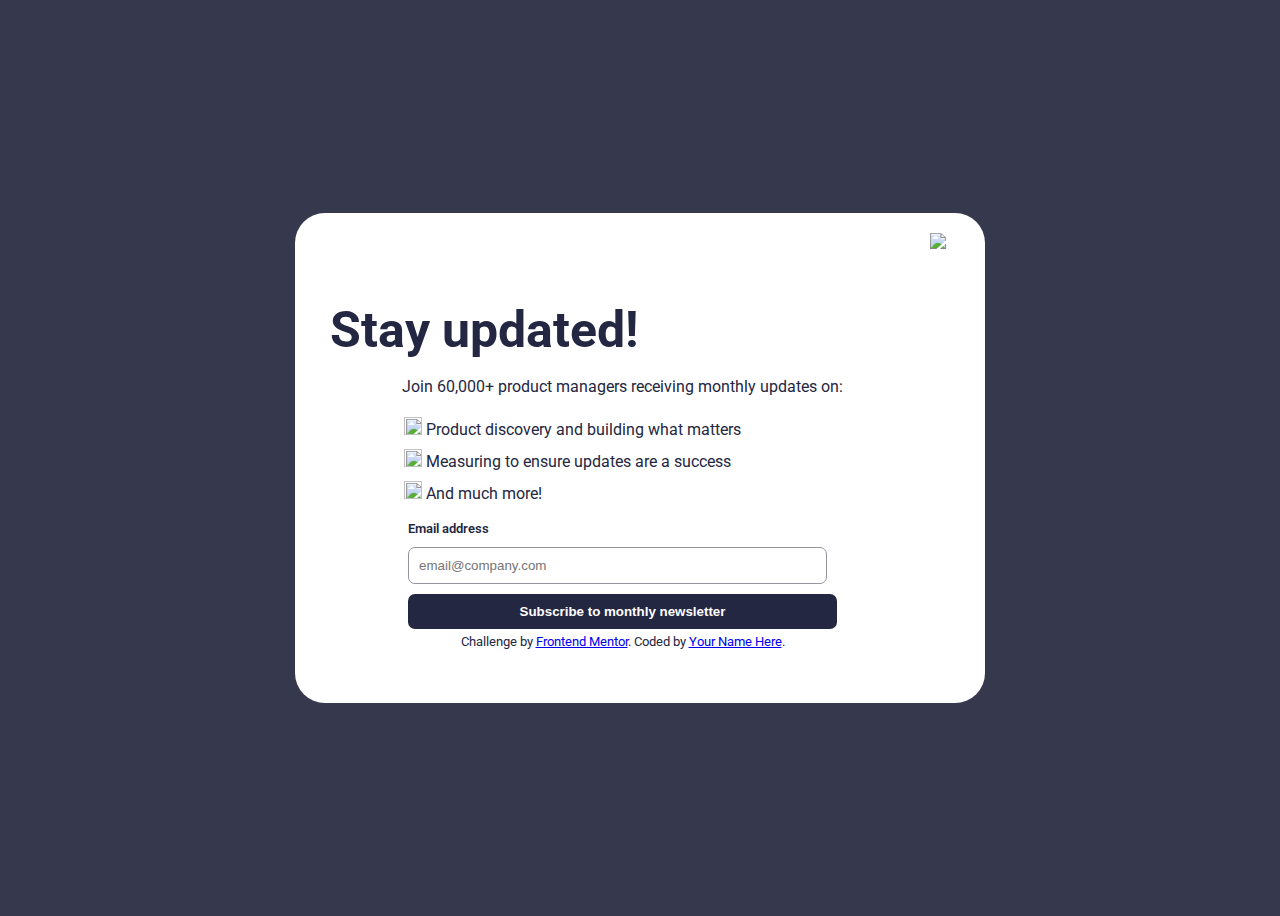
==== index.html @ 14d7f3ef "first-commit" ====
<!DOCTYPE html>
<html lang="en">
<head>
  <meta charset="UTF-8">
  <meta name="viewport" content="width=device-width, initial-scale=1.0"> <!-- displays site properly based on user's device -->

  <link rel="icon" type="image/png" sizes="32x32" href="./assets/images/favicon-32x32.png">
  <link rel="stylesheet" href="/style.css">
  
  <title>Frontend Mentor | Newsletter sign-up form with success message</title>
</head>

<body>
  <div class="main">
    <div class="first-half">
      <h1 class="stay-updated">Stay updated!</h1>
      <div class="checklist">
        <p>
          Join 60,000+ product managers receiving monthly updates on:
        </p>
        <div class="list">
          <div class="list-item">
            <img src="/assets/images/icon-list.svg" width="18px" height="18px">
            Product discovery and building what matters
          </div>
        </div>

        <div class="list">
          <div class="list-item">
            <img src="/assets/images/icon-list.svg" width="18px" height="18px">
            Measuring to ensure updates are a success
          </div>
        </div>
        <div class="list">
          <div class="list-item">
            <img src="/assets/images/icon-list.svg" width="18px" height="18px">
            And much more!
          </div>
        </div>
      </div>

      <div id="sign-up">
        <form class="sign-up-form">
          <label>Email address</label><br>
          <input type="email" placeholder="email@company.com">
          <button class="sign-up-btn">Subscribe to monthly newsletter</button>
        </form>
      </div>
      <div class="attribution">
        Challenge by <a href="https://www.frontendmentor.io?ref=challenge" target="_blank">Frontend Mentor</a>. 
        Coded by <a href="#">Your Name Here</a>.
      </div>
    </div>

    <img class="second-half" src="/assets/images/illustration-sign-up-desktop.svg">


  <!-- Success message start -->

  <!-- Thanks for subscribing!

  A confirmation email has been sent to ash@loremcompany.com. 
  Please open it and click the button inside to confirm your subscription.

  Dismiss message -->

  <!-- Success message end -->
  

</body>
</html>
---- style.css ----
@import url('https://fonts.googleapis.com/css2?family=Roboto:wght@100;400;700&display=swap');

:root{
    --dark-slate-grey: hsl(234, 29%, 20%);
    --charcoal-grey: hsl(235, 18%, 26%);
    --grey: hsl(231, 7%, 60%);
    --white: hsl(0, 0%, 100%);
}

body{
    box-sizing: border-box;
    font-family: 'Roboto';
    background-color: var(--charcoal-grey);
    color: var(--dark-slate-grey);
    display: flex;
    height: 100vh;
    justify-content: center;
    align-items: center;
}

.main{
    background-color: var(--white);
    display: flex;
    flex-direction: row;
    height: 450px;
    width: 650px;
    padding: 20px;
    border-radius: 30px;
}

.first-half{
    display: flex;
    flex-direction: column;
    justify-content: center;
    align-items: center;
    width: 585px;
    padding: 0px 15px;
}

.stay-updated{
    display: flex;
    align-items: left;
    justify-content: left;
    width: 100%;
    font-size: 50px;
    margin-bottom: 0px;
}

.checklist{
    padding: 2px;
    margin-bottom: 8px;
}

.list-item{
    padding: 5px 2px;
}


#sign-up{
    margin: 0px 0px;
}

.sign-up-form label,input,button{
    width: 100%;
}


.sign-up-form label{
    font-size: 13px;
    font-weight: 600;
}

.sign-up-form input{
    padding: 10px;
    border-radius: 7px;
    border-width: 0.5px;
    border-color: var(--grey);
    border-style: solid;
    max-width: 92.5%;
    margin: 10px 0px;
}

.sign-up-form button{
    padding: 10px;
    margin-bottom: 5px;
    border-radius: 7px;
    border-style: none;
    background-color: var(--dark-slate-grey);
    color: var(--white);
    font-weight: 600;
}

.sign-up-form button:hover{
    background-color: hsl(4, 100%, 67%);
    cursor: pointer;
}

.attribution{
    font-size: smaller;
    
}
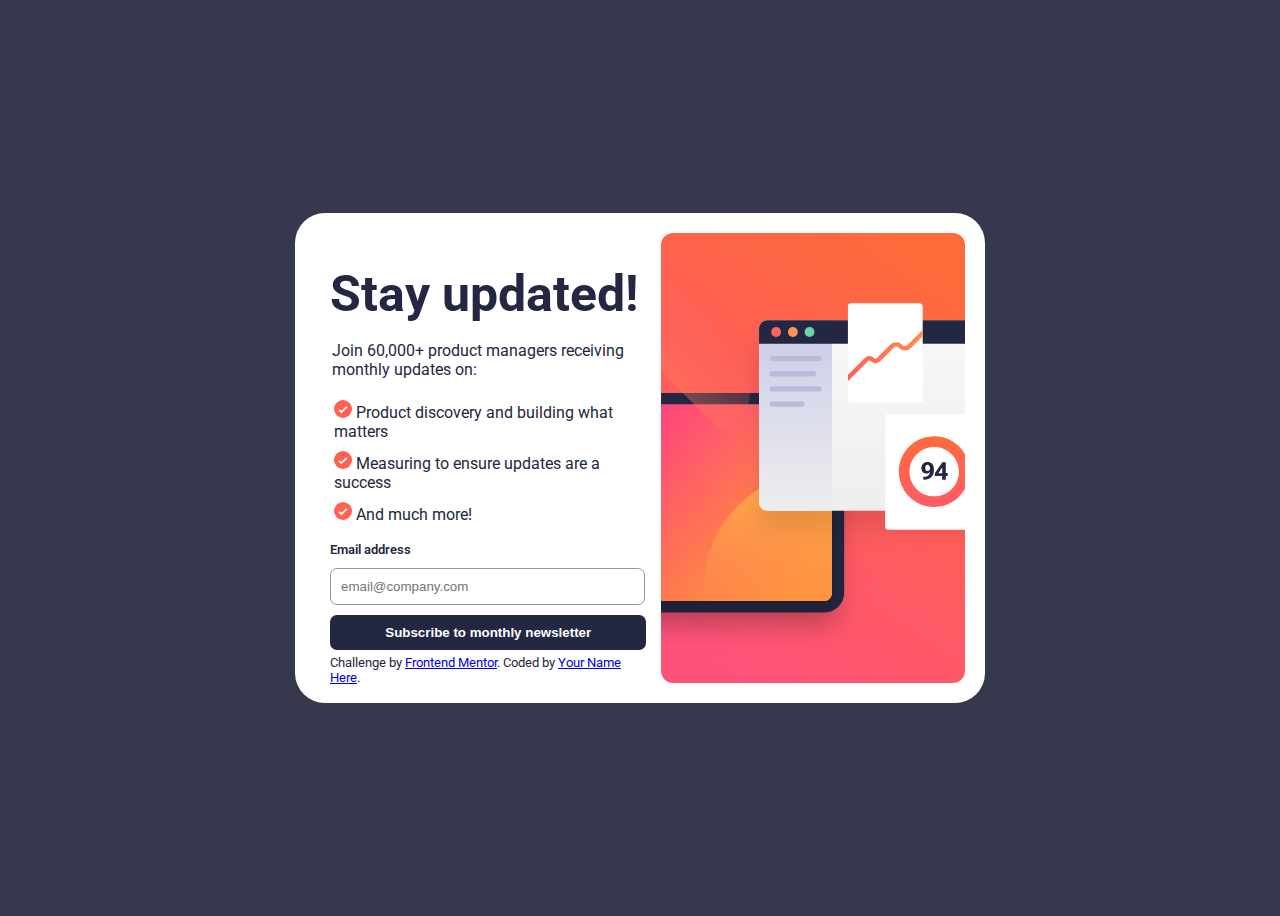
==== commit c9af6661: "recent changes" ====
--- a/index.html
+++ b/index.html
@@ -12,6 +12,9 @@
 
 <body>
   <div class="main">
+    <div class="second-half-top">
+      <img src="/assets/images/illustration-sign-up-desktop.svg">
+    </div>
     <div class="first-half">
       <h1 class="stay-updated">Stay updated!</h1>
       <div class="checklist">
@@ -52,7 +55,7 @@
       </div>
     </div>
 
-    <img class="second-half" src="/assets/images/illustration-sign-up-desktop.svg">
+    <img class="second-half-bottom" src="/assets/images/illustration-sign-up-desktop.svg">
 
 
   <!-- Success message start -->
--- a/style.css
+++ b/style.css
@@ -26,6 +26,10 @@
     width: 650px;
     padding: 20px;
     border-radius: 30px;
+}
+
+.second-half-top{
+    display: none;
 }
 
 .first-half{
@@ -96,8 +100,70 @@
 }
 
 .attribution{
-    font-size: smaller;
-    
+    font-size: smaller; 
+}
+
+
+/* Code for mobile view */
+/* Adjust the height of the picture to make it fit */
+@media screen and (max-width:375px) {
+    body{
+        display: flex;
+        height: auto;
+        width: 375px;
+        background-color: var(--white);
+        justify-content: center;
+        align-items: center;
+        margin: 0px;
+        padding: 0px;
+    }
+    .main{
+        display: flex;
+        flex-wrap: wrap;
+        height: 100%;
+        width: 100%;
+        padding: 0px;
+        margin: 0px;
+        border-radius: 0%;
+    }
+
+    .first-half{
+        display: grid;
+        width: 100%;
+        padding: 0px;
+        margin: 0px;
+    }
+
+    .stay-updated{
+        padding: 0px;
+        margin-top: 0px;
+    }
+
+    .checklist{
+        padding: 0px;
+    }
+
+    .list-item{
+        padding: 0px;
+    }
+
+    .second-half-top{
+        display: flex;
+    }
+
+    /* .second-half-top img{
+        overflow:hidden;
+    } */
+
+
+
+
+
+
+
+    .second-half-bottom{
+        display: none;
+    }
 }
 
 
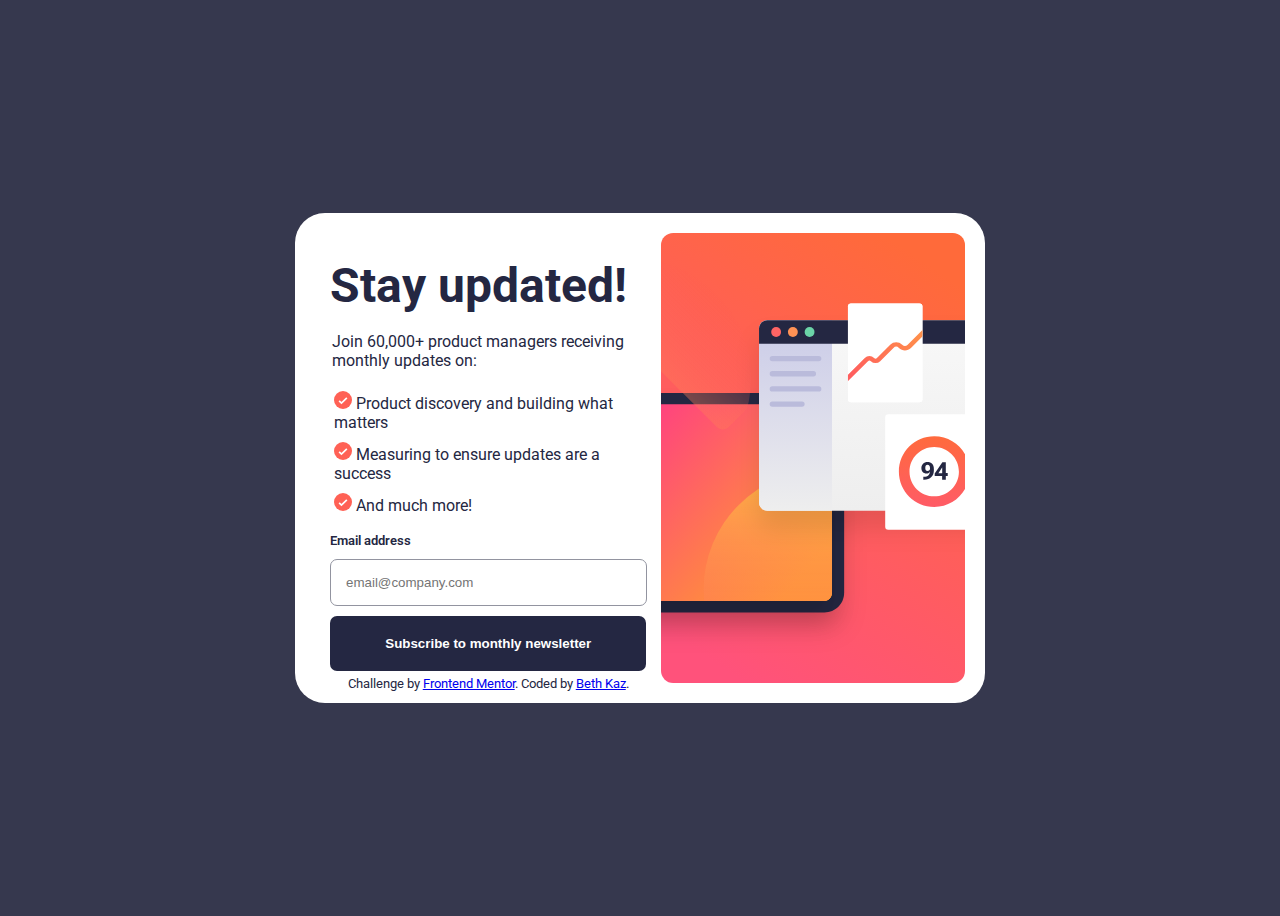
==== commit 8f4c7d0a: "Finished mobile view" ====
--- a/index.html
+++ b/index.html
@@ -12,9 +12,8 @@
 
 <body>
   <div class="main">
-    <div class="second-half-top">
-      <img src="/assets/images/illustration-sign-up-desktop.svg">
-    </div>
+    <!-- Image for Mobile view -->
+    <img class="second-half-top-mobile" src="/assets/images/illustration-sign-up-mobile.svg">
     <div class="first-half">
       <h1 class="stay-updated">Stay updated!</h1>
       <div class="checklist">
@@ -51,7 +50,7 @@
       </div>
       <div class="attribution">
         Challenge by <a href="https://www.frontendmentor.io?ref=challenge" target="_blank">Frontend Mentor</a>. 
-        Coded by <a href="#">Your Name Here</a>.
+        Coded by <a href="#">Beth Kaz</a>.
       </div>
     </div>
 
--- a/style.css
+++ b/style.css
@@ -28,7 +28,7 @@
     border-radius: 30px;
 }
 
-.second-half-top{
+.second-half-top-mobile{
     display: none;
 }
 
@@ -46,7 +46,7 @@
     align-items: left;
     justify-content: left;
     width: 100%;
-    font-size: 50px;
+    font-size: 3rem;
     margin-bottom: 0px;
 }
 
@@ -57,6 +57,7 @@
 
 .list-item{
     padding: 5px 2px;
+    justify-content: space-around;
 }
 
 
@@ -64,7 +65,7 @@
     margin: 0px 0px;
 }
 
-.sign-up-form label,input,button{
+.sign-up-form label,button{
     width: 100%;
 }
 
@@ -72,20 +73,21 @@
 .sign-up-form label{
     font-size: 13px;
     font-weight: 600;
+    line-height: 0;
 }
 
 .sign-up-form input{
-    padding: 10px;
+    padding: 15px;
     border-radius: 7px;
     border-width: 0.5px;
     border-color: var(--grey);
     border-style: solid;
-    max-width: 92.5%;
+    width: 90%;
     margin: 10px 0px;
 }
 
 .sign-up-form button{
-    padding: 10px;
+    padding: 20px;
     margin-bottom: 5px;
     border-radius: 7px;
     border-style: none;
@@ -97,6 +99,7 @@
 .sign-up-form button:hover{
     background-color: hsl(4, 100%, 67%);
     cursor: pointer;
+    transition: .5s;
 }
 
 .attribution{
@@ -105,7 +108,6 @@
 
 
 /* Code for mobile view */
-/* Adjust the height of the picture to make it fit */
 @media screen and (max-width:375px) {
     body{
         display: flex;
@@ -114,7 +116,7 @@
         background-color: var(--white);
         justify-content: center;
         align-items: center;
-        margin: 0px;
+        margin: auto;
         padding: 0px;
     }
     .main{
@@ -122,38 +124,42 @@
         flex-wrap: wrap;
         height: 100%;
         width: 100%;
+        margin: 0px;
         padding: 0px;
-        margin: 0px;
         border-radius: 0%;
     }
 
     .first-half{
         display: grid;
         width: 100%;
-        padding: 0px;
-        margin: 0px;
+        padding: 15px;
+        margin: 15px;
+        line-height: 2.2;
     }
 
     .stay-updated{
-        padding: 0px;
         margin-top: 0px;
+        line-height: 1.5;
+        font-size: 2.5;
     }
 
-    .checklist{
-        padding: 0px;
+    .checklist p{
+        line-height: 1.5;
     }
 
+
     .list-item{
-        padding: 0px;
+        line-height: 1.6;
     }
 
-    .second-half-top{
+    .second-half-top-mobile{
         display: flex;
     }
 
-    /* .second-half-top img{
-        overflow:hidden;
-    } */
+    .attribution{
+        line-height: normal;
+    }
+
 
 
 
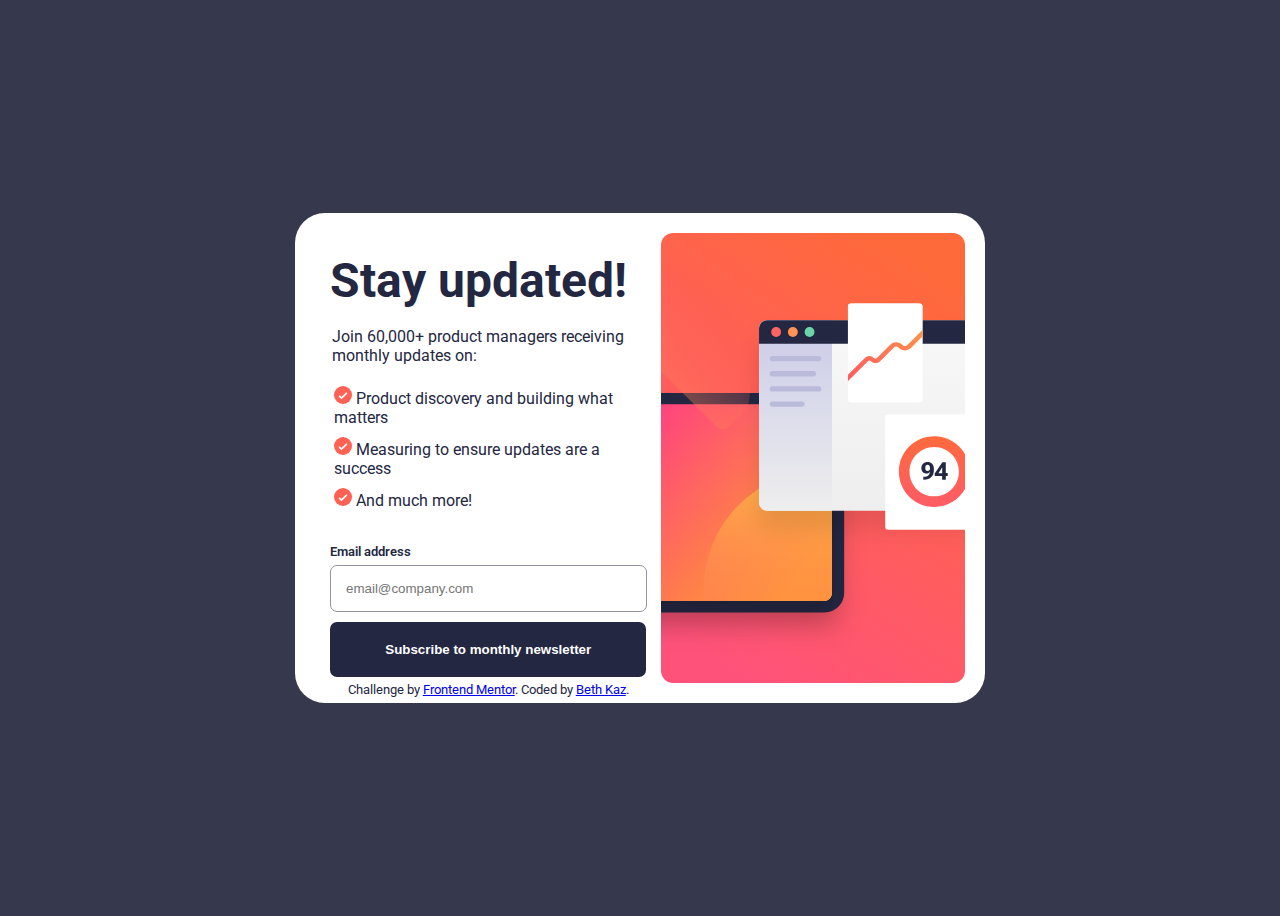
==== commit d10b2b70: "Final additions...for now" ====
--- a/index.html
+++ b/index.html
@@ -1,73 +1,61 @@
 <!DOCTYPE html>
 <html lang="en">
-<head>
-  <meta charset="UTF-8">
-  <meta name="viewport" content="width=device-width, initial-scale=1.0"> <!-- displays site properly based on user's device -->
+  <head>
+    <meta charset="UTF-8">
+    <meta name="viewport" content="width=device-width, initial-scale=1.0"> <!-- displays site properly based on user's device -->
 
-  <link rel="icon" type="image/png" sizes="32x32" href="./assets/images/favicon-32x32.png">
-  <link rel="stylesheet" href="/style.css">
+    <link rel="icon" type="image/png" sizes="32x32" href="./assets/images/favicon-32x32.png">
+    <link rel="stylesheet" href="/style.css">
   
-  <title>Frontend Mentor | Newsletter sign-up form with success message</title>
-</head>
+    <title>Frontend Mentor | Newsletter sign-up form with success message</title>
+  </head>
 
-<body>
-  <div class="main">
-    <!-- Image for Mobile view -->
-    <img class="second-half-top-mobile" src="/assets/images/illustration-sign-up-mobile.svg">
-    <div class="first-half">
-      <h1 class="stay-updated">Stay updated!</h1>
-      <div class="checklist">
-        <p>
-          Join 60,000+ product managers receiving monthly updates on:
-        </p>
-        <div class="list">
-          <div class="list-item">
-            <img src="/assets/images/icon-list.svg" width="18px" height="18px">
-            Product discovery and building what matters
+  <body>
+    <div class="main">
+      <!-- Image for Mobile view -->
+      <img class="second-half-top-mobile" src="/assets/images/illustration-sign-up-mobile.svg">
+      <div class="first-half">
+        <h1 class="stay-updated">Stay updated!</h1>
+        <div class="checklist">
+          <p>
+           Join 60,000+ product managers receiving monthly updates on:
+          </p>
+          <div class="list">
+            <div class="list-item">
+              <img src="/assets/images/icon-list.svg" width="18px" height="18px">
+              Product discovery and building what matters
+            </div>
           </div>
-        </div>
 
-        <div class="list">
-          <div class="list-item">
-            <img src="/assets/images/icon-list.svg" width="18px" height="18px">
-            Measuring to ensure updates are a success
+          <div class="list">
+            <div class="list-item">
+              <img src="/assets/images/icon-list.svg" width="18px" height="18px">
+              Measuring to ensure updates are a success
+            </div>
           </div>
-        </div>
-        <div class="list">
-          <div class="list-item">
-            <img src="/assets/images/icon-list.svg" width="18px" height="18px">
-            And much more!
+          <div class="list">
+            <div class="list-item">
+              <img src="/assets/images/icon-list.svg" width="18px" height="18px">
+              And much more!
+            </div>
           </div>
-        </div>
       </div>
 
       <div id="sign-up">
         <form class="sign-up-form">
-          <label>Email address</label><br>
-          <input type="email" placeholder="email@company.com">
-          <button class="sign-up-btn">Subscribe to monthly newsletter</button>
+          <p class="email-label"><label>Email address</label>
+            <b id="error-msg">Valid email required</b>
+          </p>
+          <input id="user-email" type="email" placeholder="email@company.com">
+          <button class="sign-up-btn" id="suscribe-btn">Subscribe to monthly newsletter</button>
         </form>
       </div>
       <div class="attribution">
         Challenge by <a href="https://www.frontendmentor.io?ref=challenge" target="_blank">Frontend Mentor</a>. 
-        Coded by <a href="#">Beth Kaz</a>.
+        Coded by <a href="https://www.frontendmentor.io/profile/KazeemOluwanifemi">Beth Kaz</a>.
       </div>
     </div>
-
     <img class="second-half-bottom" src="/assets/images/illustration-sign-up-desktop.svg">
-
-
-  <!-- Success message start -->
-
-  <!-- Thanks for subscribing!
-
-  A confirmation email has been sent to ash@loremcompany.com. 
-  Please open it and click the button inside to confirm your subscription.
-
-  Dismiss message -->
-
-  <!-- Success message end -->
-  
-
-</body>
+    <script src="/script.js"></script>
+  </body>
 </html>--- a/style.css
+++ b/style.css
@@ -10,6 +10,7 @@
 body{
     box-sizing: border-box;
     font-family: 'Roboto';
+    font-weight: 400;
     background-color: var(--charcoal-grey);
     color: var(--dark-slate-grey);
     display: flex;
@@ -60,6 +61,15 @@
     justify-content: space-around;
 }
 
+.email-label{
+    margin-bottom: 5px;
+}
+
+.email-label b{
+    font-size: 13px;
+    margin-left: 109px;
+    display: none;
+}
 
 #sign-up{
     margin: 0px 0px;
@@ -83,7 +93,7 @@
     border-color: var(--grey);
     border-style: solid;
     width: 90%;
-    margin: 10px 0px;
+    margin: 0px 0px 10px 0px;
 }
 
 .sign-up-form button{
